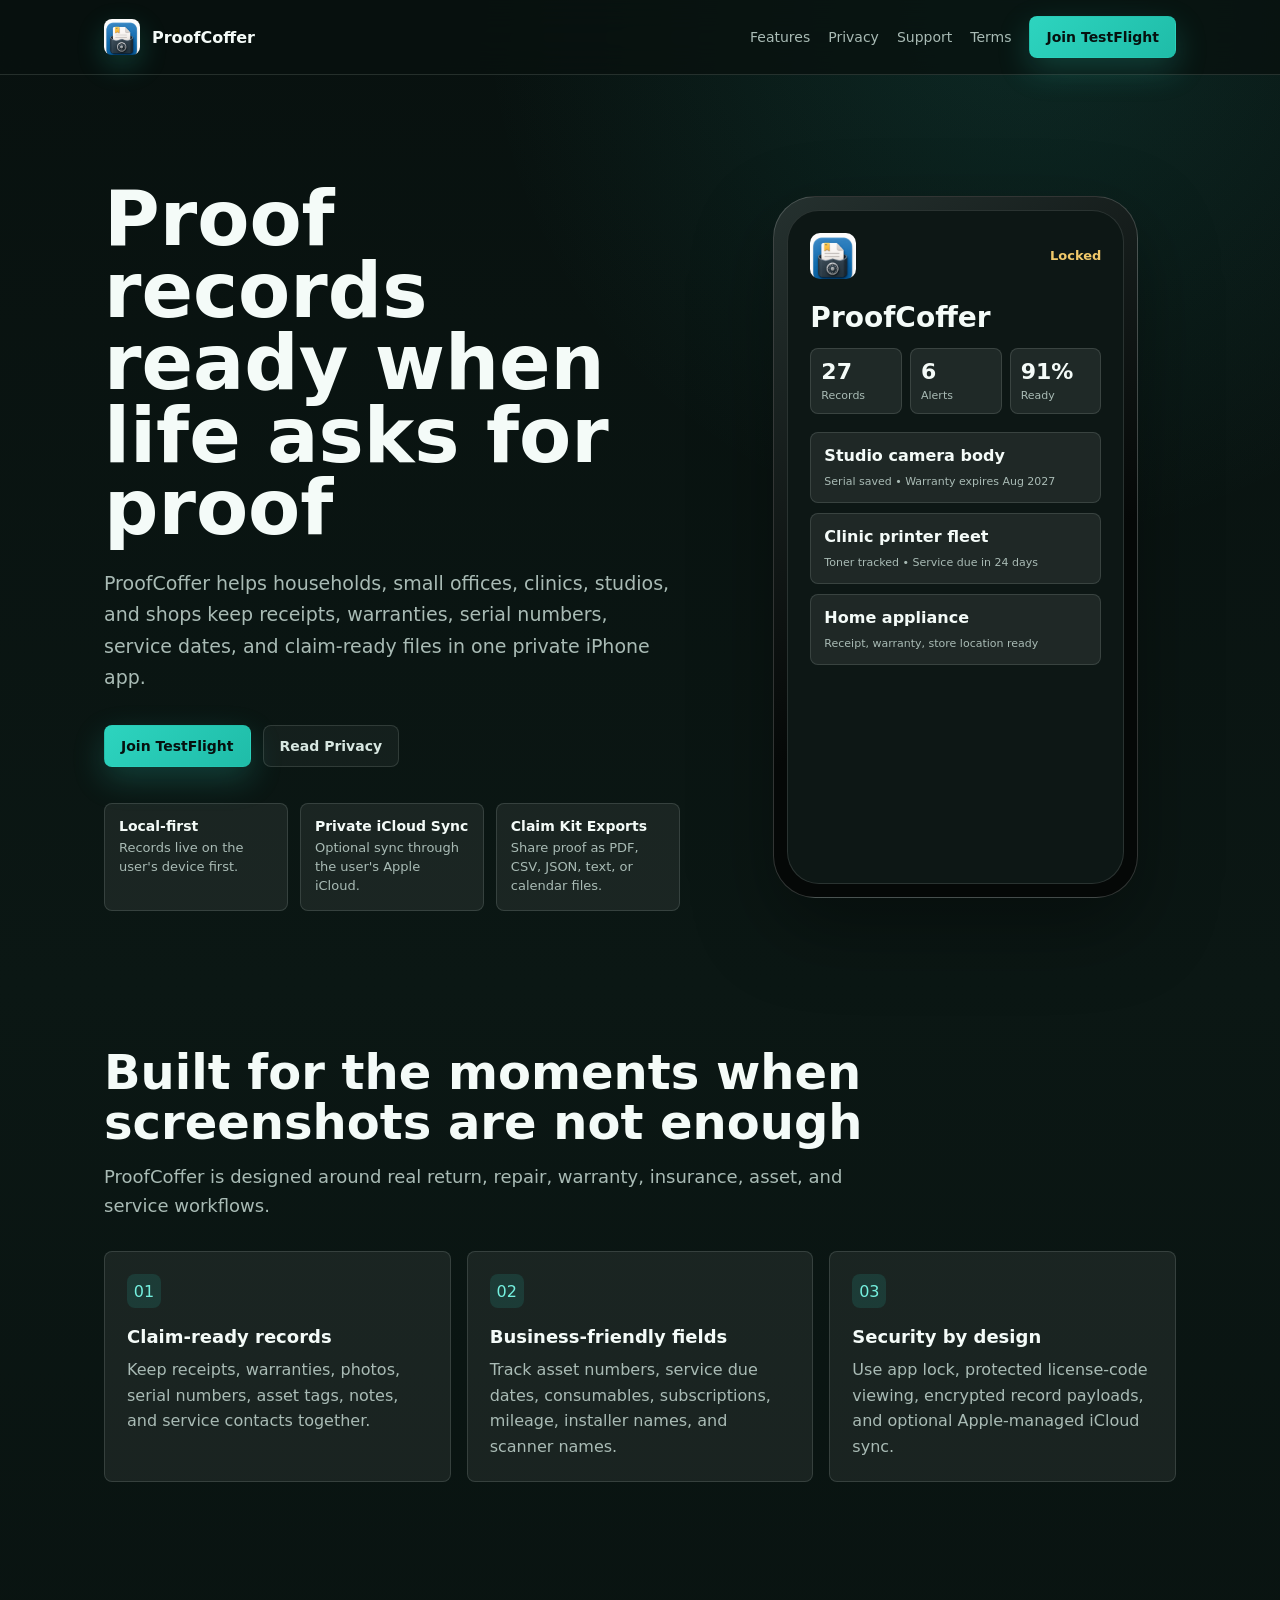
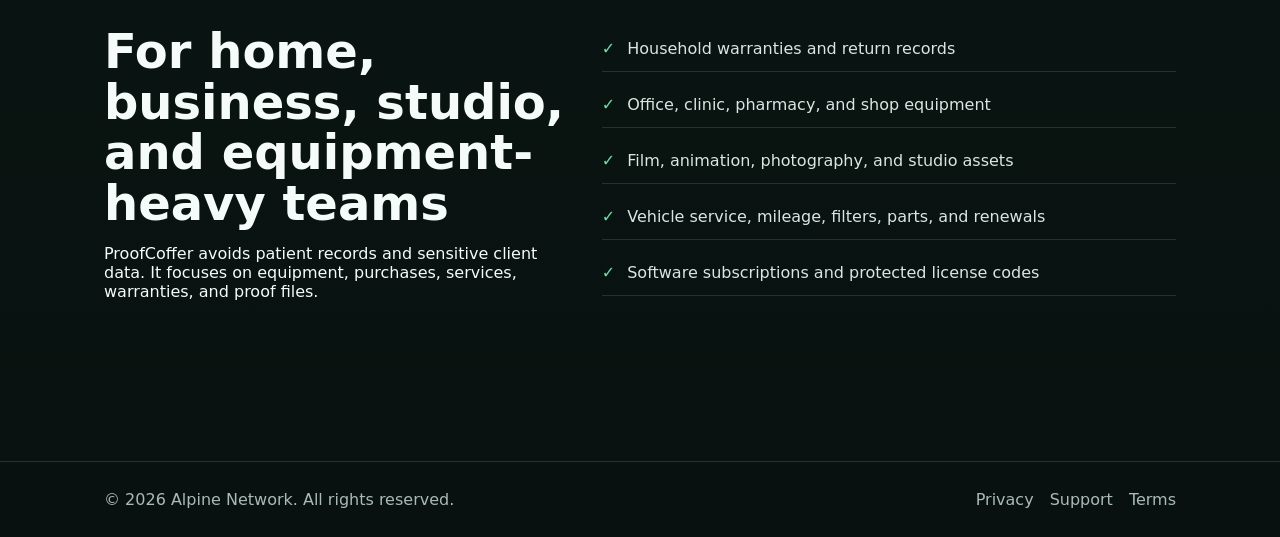
==== index.html @ 98512743 "Launch ProofCoffer website" ====
<!doctype html>
<html lang="en">
  <head>
    <meta charset="utf-8">
    <meta name="viewport" content="width=device-width, initial-scale=1">
    <title>ProofCoffer - Receipts, warranties, assets, and claim-ready proof</title>
    <meta name="description" content="ProofCoffer keeps receipts, warranties, serial numbers, service records, and proof files organized in a private local-first iOS app.">
    <link rel="icon" href="/assets/proofcoffer-icon.png">
    <link rel="stylesheet" href="/assets/site.css">
  </head>
  <body>
    <header class="site-header">
      <div class="nav">
        <a class="brand" href="/" aria-label="ProofCoffer home">
          <img src="/assets/proofcoffer-icon.png" alt="">
          <span>ProofCoffer</span>
        </a>
        <nav class="nav-links" aria-label="Main navigation">
          <a href="#features">Features</a>
          <a href="/privacy">Privacy</a>
          <a href="/support">Support</a>
          <a href="/terms">Terms</a>
          <a class="nav-cta" data-mail="support@proofcoffer.com" data-subject="ProofCoffer TestFlight request" href="mailto:support@proofcoffer.com">Join TestFlight</a>
        </nav>
      </div>
    </header>

    <main class="page">
      <section class="hero">
        <div>
          <h1>Proof records ready when life asks for proof</h1>
          <p>ProofCoffer helps households, small offices, clinics, studios, and shops keep receipts, warranties, serial numbers, service dates, and claim-ready files in one private iPhone app.</p>
          <div class="actions">
            <a class="button primary" data-mail="support@proofcoffer.com" data-subject="ProofCoffer TestFlight request" href="mailto:support@proofcoffer.com">Join TestFlight</a>
            <a class="button secondary" href="/privacy">Read Privacy</a>
          </div>
          <div class="proof-strip" aria-label="ProofCoffer trust points">
            <div class="mini-proof">
              <strong>Local-first</strong>
              <span>Records live on the user's device first.</span>
            </div>
            <div class="mini-proof">
              <strong>Private iCloud Sync</strong>
              <span>Optional sync through the user's Apple iCloud.</span>
            </div>
            <div class="mini-proof">
              <strong>Claim Kit Exports</strong>
              <span>Share proof as PDF, CSV, JSON, text, or calendar files.</span>
            </div>
          </div>
        </div>

        <div class="phone-wrap" aria-label="ProofCoffer app preview">
          <div class="phone">
            <div class="phone-screen">
              <div class="app-top">
                <img src="/assets/proofcoffer-icon.png" alt="ProofCoffer app icon">
                <span class="app-lock">Locked</span>
              </div>
              <div class="screen-title">ProofCoffer</div>
              <div class="metric-row">
                <div class="metric"><b>27</b><span>Records</span></div>
                <div class="metric"><b>6</b><span>Alerts</span></div>
                <div class="metric"><b>91%</b><span>Ready</span></div>
              </div>
              <div class="record-list">
                <div class="record">
                  <strong>Studio camera body</strong>
                  <span>Serial saved • Warranty expires Aug 2027</span>
                </div>
                <div class="record">
                  <strong>Clinic printer fleet</strong>
                  <span>Toner tracked • Service due in 24 days</span>
                </div>
                <div class="record">
                  <strong>Home appliance</strong>
                  <span>Receipt, warranty, store location ready</span>
                </div>
              </div>
            </div>
          </div>
        </div>
      </section>

      <section class="section" id="features">
        <h2>Built for the moments when screenshots are not enough</h2>
        <p>ProofCoffer is designed around real return, repair, warranty, insurance, asset, and service workflows.</p>
        <div class="grid">
          <article class="card">
            <div class="icon-dot">01</div>
            <h3>Claim-ready records</h3>
            <p>Keep receipts, warranties, photos, serial numbers, asset tags, notes, and service contacts together.</p>
          </article>
          <article class="card">
            <div class="icon-dot">02</div>
            <h3>Business-friendly fields</h3>
            <p>Track asset numbers, service due dates, consumables, subscriptions, mileage, installer names, and scanner names.</p>
          </article>
          <article class="card">
            <div class="icon-dot">03</div>
            <h3>Security by design</h3>
            <p>Use app lock, protected license-code viewing, encrypted record payloads, and optional Apple-managed iCloud sync.</p>
          </article>
        </div>
      </section>

      <section class="section split">
        <div>
          <h2>For home, business, studio, and equipment-heavy teams</h2>
          <p>ProofCoffer avoids patient records and sensitive client data. It focuses on equipment, purchases, services, warranties, and proof files.</p>
        </div>
        <div class="checklist">
          <div class="check">Household warranties and return records</div>
          <div class="check">Office, clinic, pharmacy, and shop equipment</div>
          <div class="check">Film, animation, photography, and studio assets</div>
          <div class="check">Vehicle service, mileage, filters, parts, and renewals</div>
          <div class="check">Software subscriptions and protected license codes</div>
        </div>
      </section>
    </main>

    <footer class="footer">
      <div class="inner">
        <span>© <span data-year>2026</span> Alpine Network. All rights reserved.</span>
        <nav aria-label="Footer navigation">
          <a href="/privacy">Privacy</a>
          <a href="/support">Support</a>
          <a href="/terms">Terms</a>
        </nav>
      </div>
    </footer>
    <script src="/assets/site.js"></script>
  </body>
</html>
---- assets/site.css ----
:root {
  color-scheme: dark;
  --bg: #08110f;
  --bg-2: #0d1b18;
  --ink: #f4fbf8;
  --muted: #a9bbb5;
  --soft: #d8e7e1;
  --line: rgba(216, 231, 225, 0.14);
  --surface: rgba(255, 255, 255, 0.065);
  --surface-strong: rgba(255, 255, 255, 0.105);
  --teal: #2dd4bf;
  --teal-2: #75f0df;
  --gold: #f1c96a;
  --rose: #f47d8a;
  --green: #72e0a4;
  --shadow: 0 30px 80px rgba(0, 0, 0, 0.35);
  --radius: 8px;
  font-family: Inter, ui-sans-serif, system-ui, -apple-system, BlinkMacSystemFont, "SF Pro Text", "Segoe UI", sans-serif;
}

* {
  box-sizing: border-box;
}

html {
  scroll-behavior: smooth;
}

body {
  margin: 0;
  background:
    radial-gradient(circle at 80% 0%, rgba(45, 212, 191, 0.12), transparent 34rem),
    linear-gradient(180deg, #08110f 0%, #0b1714 46%, #08110f 100%);
  color: var(--ink);
  min-height: 100vh;
}

a {
  color: inherit;
  text-decoration: none;
}

.site-header {
  position: sticky;
  top: 0;
  z-index: 10;
  backdrop-filter: blur(20px);
  background: rgba(8, 17, 15, 0.78);
  border-bottom: 1px solid var(--line);
}

.nav {
  max-width: 1120px;
  margin: 0 auto;
  padding: 16px 24px;
  display: flex;
  align-items: center;
  justify-content: space-between;
  gap: 24px;
}

.brand {
  display: inline-flex;
  align-items: center;
  gap: 12px;
  font-weight: 750;
  letter-spacing: 0;
}

.brand img {
  width: 36px;
  height: 36px;
  border-radius: 8px;
  box-shadow: 0 10px 28px rgba(45, 212, 191, 0.22);
}

.nav-links {
  display: flex;
  align-items: center;
  gap: 18px;
  color: var(--muted);
  font-size: 14px;
}

.nav-links a:hover,
.footer a:hover {
  color: var(--teal-2);
}

.nav-cta,
.button {
  display: inline-flex;
  align-items: center;
  justify-content: center;
  min-height: 42px;
  padding: 0 16px;
  border-radius: var(--radius);
  border: 1px solid var(--line);
  font-weight: 700;
  font-size: 14px;
}

.nav-cta,
.button.primary {
  background: linear-gradient(135deg, var(--teal), #1fbca8);
  color: #06110f;
  border-color: transparent;
  box-shadow: 0 12px 32px rgba(45, 212, 191, 0.22);
}

.button.secondary {
  color: var(--soft);
  background: rgba(255, 255, 255, 0.045);
}

.page {
  max-width: 1120px;
  margin: 0 auto;
  padding: 72px 24px;
}

.hero {
  display: grid;
  grid-template-columns: minmax(0, 1.02fr) minmax(320px, 0.78fr);
  gap: 56px;
  align-items: center;
  min-height: calc(100vh - 84px);
  padding-top: 36px;
  padding-bottom: 64px;
}

.hero h1,
.doc h1 {
  margin: 0;
  font-size: clamp(44px, 7vw, 76px);
  line-height: 0.95;
  letter-spacing: 0;
}

.hero p {
  margin: 24px 0 0;
  color: var(--muted);
  font-size: 19px;
  line-height: 1.65;
  max-width: 660px;
}

.actions {
  display: flex;
  flex-wrap: wrap;
  gap: 12px;
  margin-top: 32px;
}

.proof-strip {
  display: grid;
  grid-template-columns: repeat(3, minmax(0, 1fr));
  gap: 12px;
  margin-top: 36px;
}

.mini-proof,
.card,
.doc-card {
  border: 1px solid var(--line);
  background: var(--surface);
  border-radius: var(--radius);
}

.mini-proof {
  padding: 14px;
}

.mini-proof strong {
  display: block;
  color: var(--ink);
  font-size: 14px;
}

.mini-proof span {
  display: block;
  color: var(--muted);
  font-size: 13px;
  margin-top: 5px;
  line-height: 1.45;
}

.phone-wrap {
  display: flex;
  justify-content: center;
}

.phone {
  width: min(100%, 365px);
  aspect-ratio: 0.52;
  padding: 13px;
  border-radius: 42px;
  background: linear-gradient(145deg, #25312f, #050807 60%);
  box-shadow: var(--shadow);
  border: 1px solid rgba(255, 255, 255, 0.18);
}

.phone-screen {
  height: 100%;
  border-radius: 32px;
  overflow: hidden;
  background: #0d1715;
  border: 1px solid rgba(255, 255, 255, 0.12);
  padding: 22px;
}

.app-top {
  display: flex;
  align-items: center;
  justify-content: space-between;
  margin-bottom: 24px;
}

.app-top img {
  width: 46px;
  height: 46px;
  border-radius: 10px;
}

.app-lock {
  color: var(--gold);
  font-size: 13px;
  font-weight: 700;
}

.screen-title {
  font-size: 28px;
  font-weight: 800;
  line-height: 1.05;
  margin-bottom: 16px;
}

.metric-row {
  display: grid;
  grid-template-columns: repeat(3, 1fr);
  gap: 8px;
}

.metric {
  background: rgba(255, 255, 255, 0.08);
  border: 1px solid var(--line);
  border-radius: var(--radius);
  padding: 10px;
}

.metric b {
  display: block;
  font-size: 22px;
}

.metric span,
.record span {
  color: var(--muted);
  font-size: 11px;
}

.record-list {
  margin-top: 18px;
  display: grid;
  gap: 10px;
}

.record {
  padding: 13px;
  background: rgba(255, 255, 255, 0.075);
  border: 1px solid var(--line);
  border-radius: var(--radius);
}

.record strong {
  display: block;
  margin-bottom: 5px;
}

.section {
  padding: 72px 0;
}

.section h2 {
  font-size: clamp(31px, 4vw, 48px);
  line-height: 1.05;
  margin: 0 0 14px;
}

.section > p,
.doc .lede {
  color: var(--muted);
  font-size: 18px;
  line-height: 1.65;
  max-width: 760px;
  margin: 0 0 30px;
}

.grid {
  display: grid;
  grid-template-columns: repeat(3, minmax(0, 1fr));
  gap: 16px;
}

.card,
.doc-card {
  padding: 22px;
}

.card h3,
.doc-card h2 {
  margin: 0 0 10px;
  font-size: 18px;
}

.card p,
.doc-card p,
.doc-card li {
  color: var(--muted);
  line-height: 1.6;
}

.card p,
.doc-card p {
  margin: 0;
}

.icon-dot {
  width: 34px;
  height: 34px;
  display: grid;
  place-items: center;
  border-radius: var(--radius);
  background: rgba(45, 212, 191, 0.13);
  color: var(--teal-2);
  margin-bottom: 18px;
}

.split {
  display: grid;
  grid-template-columns: 0.9fr 1.1fr;
  gap: 28px;
  align-items: start;
}

.checklist {
  display: grid;
  gap: 10px;
}

.check {
  display: flex;
  gap: 12px;
  align-items: flex-start;
  padding: 13px 0;
  border-bottom: 1px solid var(--line);
  color: var(--soft);
}

.check::before {
  content: "✓";
  color: var(--green);
  font-weight: 800;
}

.doc {
  max-width: 880px;
}

.doc h1 {
  font-size: clamp(38px, 5vw, 58px);
}

.doc .updated {
  color: var(--gold);
  margin: 14px 0 24px;
  font-weight: 700;
}

.doc-card {
  margin-top: 16px;
}

.doc-card ul {
  margin: 10px 0 0;
  padding-left: 22px;
}

.support-actions {
  display: grid;
  grid-template-columns: repeat(3, minmax(0, 1fr));
  gap: 14px;
  margin-top: 26px;
}

.footer {
  border-top: 1px solid var(--line);
  color: var(--muted);
}

.footer .inner {
  max-width: 1120px;
  margin: 0 auto;
  padding: 28px 24px;
  display: flex;
  justify-content: space-between;
  gap: 20px;
  flex-wrap: wrap;
}

.footer nav {
  display: flex;
  gap: 16px;
}

@media (max-width: 860px) {
  .nav {
    align-items: flex-start;
  }

  .nav-links {
    display: none;
  }

  .hero,
  .split {
    grid-template-columns: 1fr;
  }

  .hero {
    min-height: 0;
    gap: 42px;
  }

  .proof-strip,
  .grid,
  .support-actions {
    grid-template-columns: 1fr;
  }

  .phone {
    max-width: 330px;
  }
}
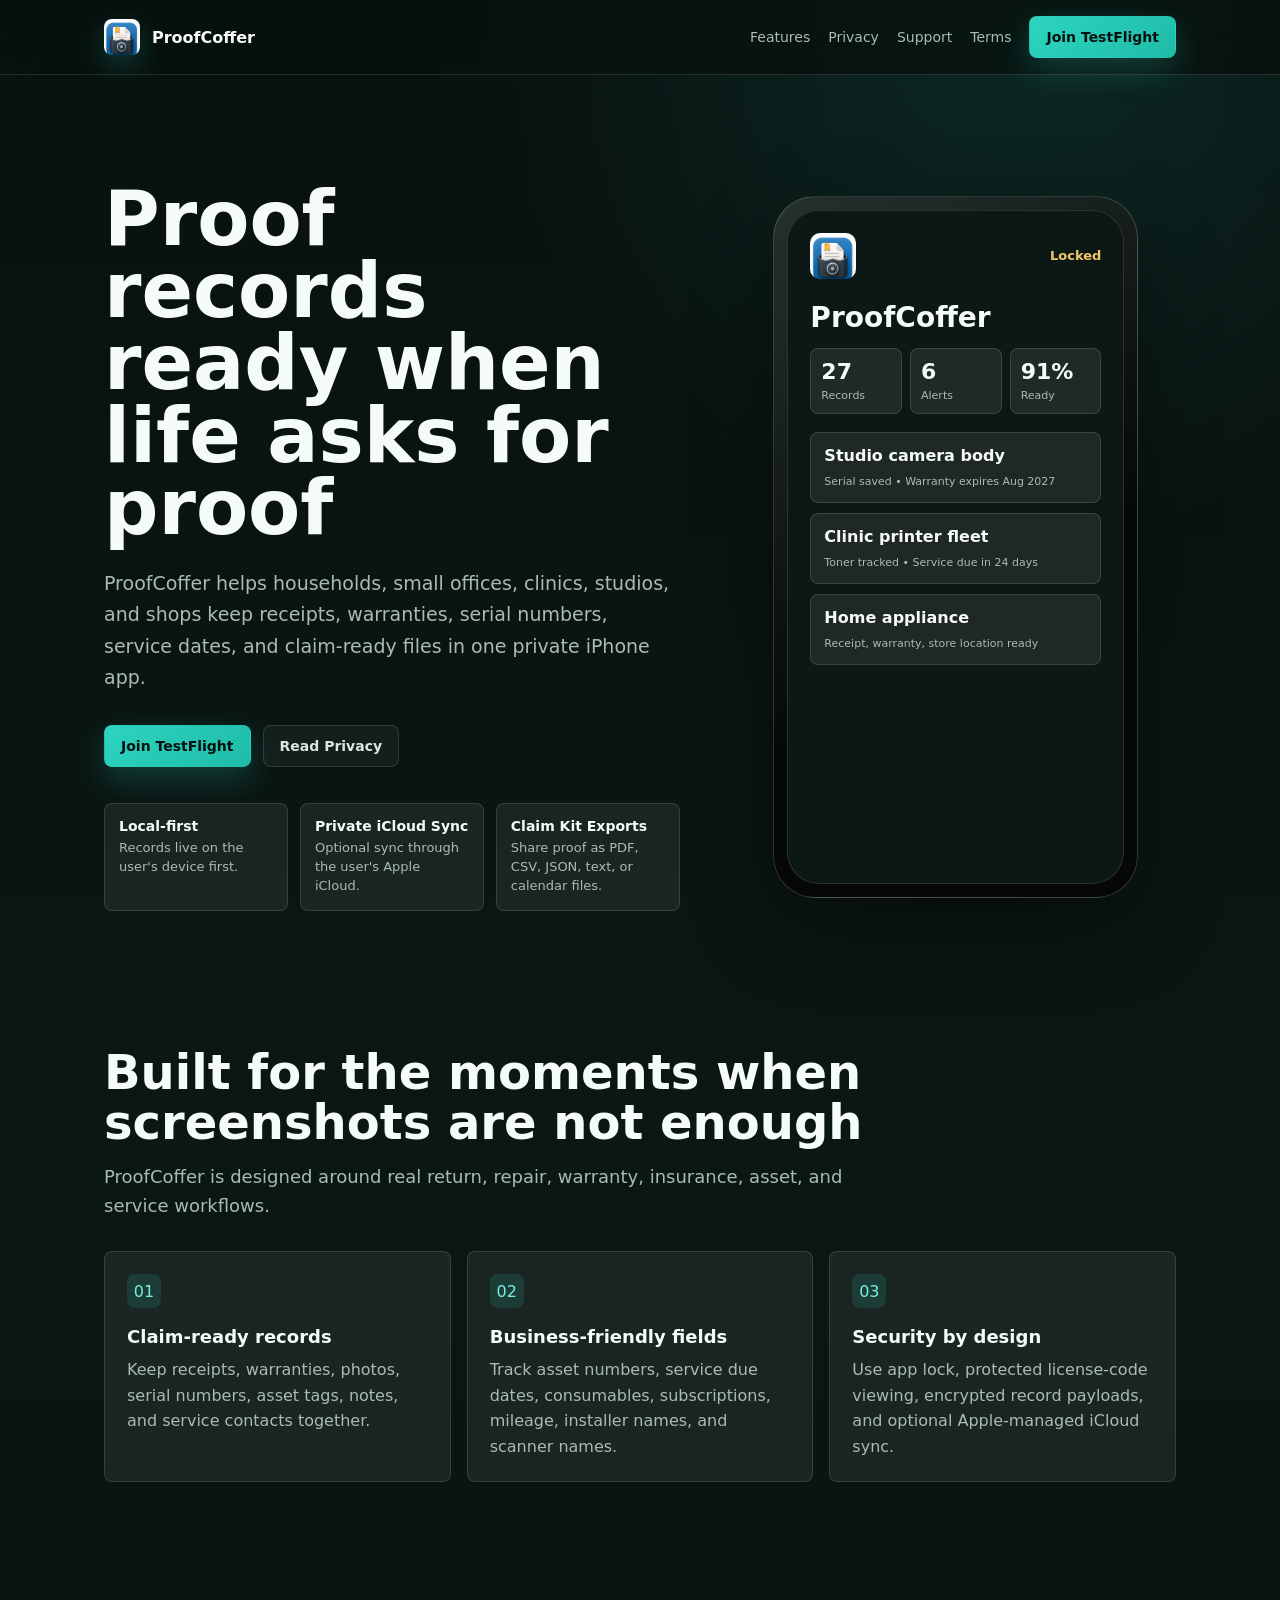
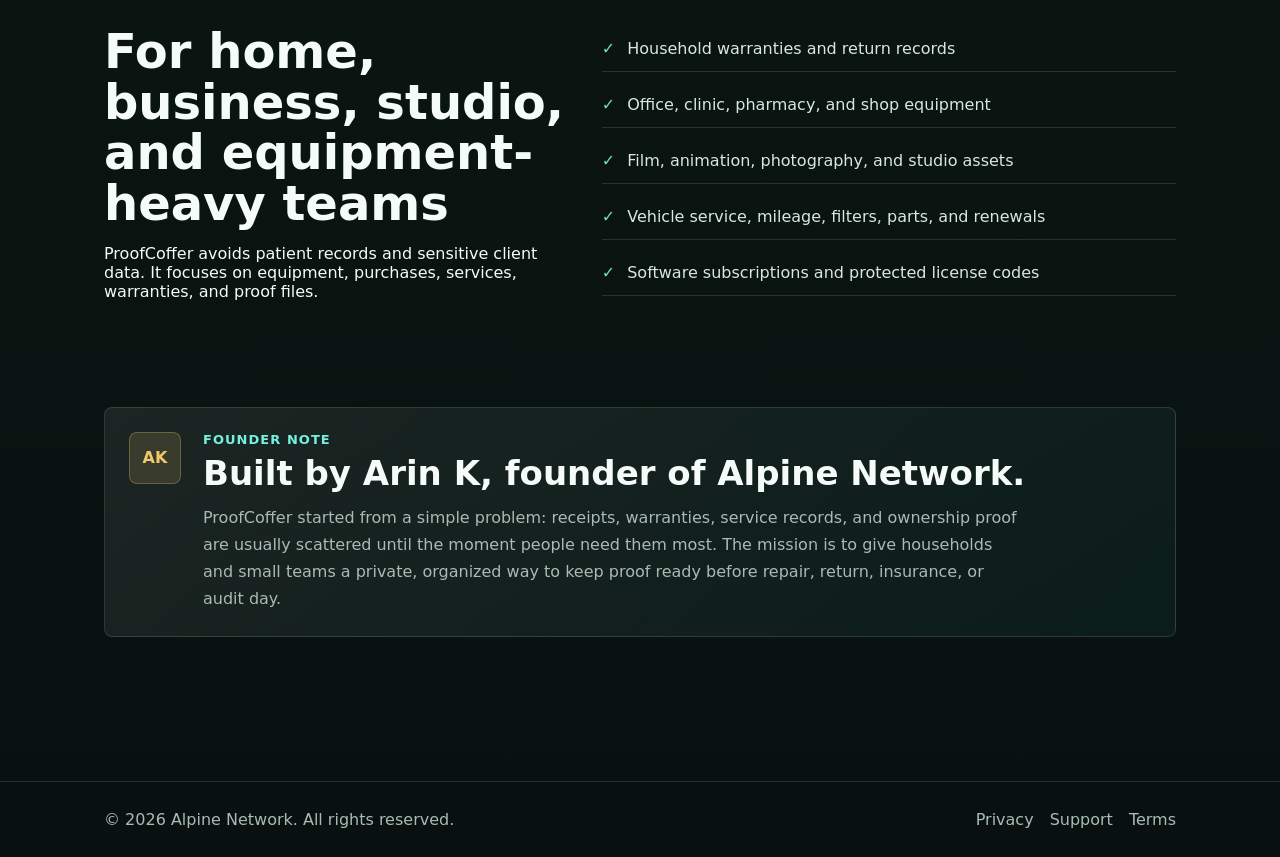
==== commit 425335ee: "Add founder note" ====
--- a/index.html
+++ b/index.html
@@ -117,6 +117,15 @@
           <div class="check">Software subscriptions and protected license codes</div>
         </div>
       </section>
+
+      <section class="founder-note" aria-labelledby="founder-note-title">
+        <div class="founder-mark">AK</div>
+        <div>
+          <p class="eyebrow">Founder Note</p>
+          <h2 id="founder-note-title">Built by Arin K, founder of Alpine Network.</h2>
+          <p>ProofCoffer started from a simple problem: receipts, warranties, service records, and ownership proof are usually scattered until the moment people need them most. The mission is to give households and small teams a private, organized way to keep proof ready before repair, return, insurance, or audit day.</p>
+        </div>
+      </section>
     </main>
 
     <footer class="footer">
--- a/assets/site.css
+++ b/assets/site.css
@@ -363,6 +363,52 @@
   font-weight: 800;
 }
 
+.founder-note {
+  display: grid;
+  grid-template-columns: auto minmax(0, 1fr);
+  gap: 22px;
+  align-items: start;
+  margin: 18px 0 72px;
+  padding: 24px;
+  border: 1px solid var(--line);
+  border-radius: var(--radius);
+  background: linear-gradient(135deg, rgba(255, 255, 255, 0.08), rgba(45, 212, 191, 0.055));
+}
+
+.founder-mark {
+  width: 52px;
+  height: 52px;
+  display: grid;
+  place-items: center;
+  border-radius: var(--radius);
+  background: rgba(241, 201, 106, 0.14);
+  color: var(--gold);
+  border: 1px solid rgba(241, 201, 106, 0.28);
+  font-weight: 850;
+}
+
+.eyebrow {
+  margin: 0 0 8px;
+  color: var(--teal-2);
+  font-size: 13px;
+  font-weight: 800;
+  text-transform: uppercase;
+  letter-spacing: 0.08em;
+}
+
+.founder-note h2 {
+  margin: 0;
+  font-size: clamp(24px, 3vw, 34px);
+  line-height: 1.08;
+}
+
+.founder-note p:last-child {
+  margin: 12px 0 0;
+  color: var(--muted);
+  line-height: 1.7;
+  max-width: 820px;
+}
+
 .doc {
   max-width: 880px;
 }
@@ -438,6 +484,10 @@
     grid-template-columns: 1fr;
   }
 
+  .founder-note {
+    grid-template-columns: 1fr;
+  }
+
   .phone {
     max-width: 330px;
   }
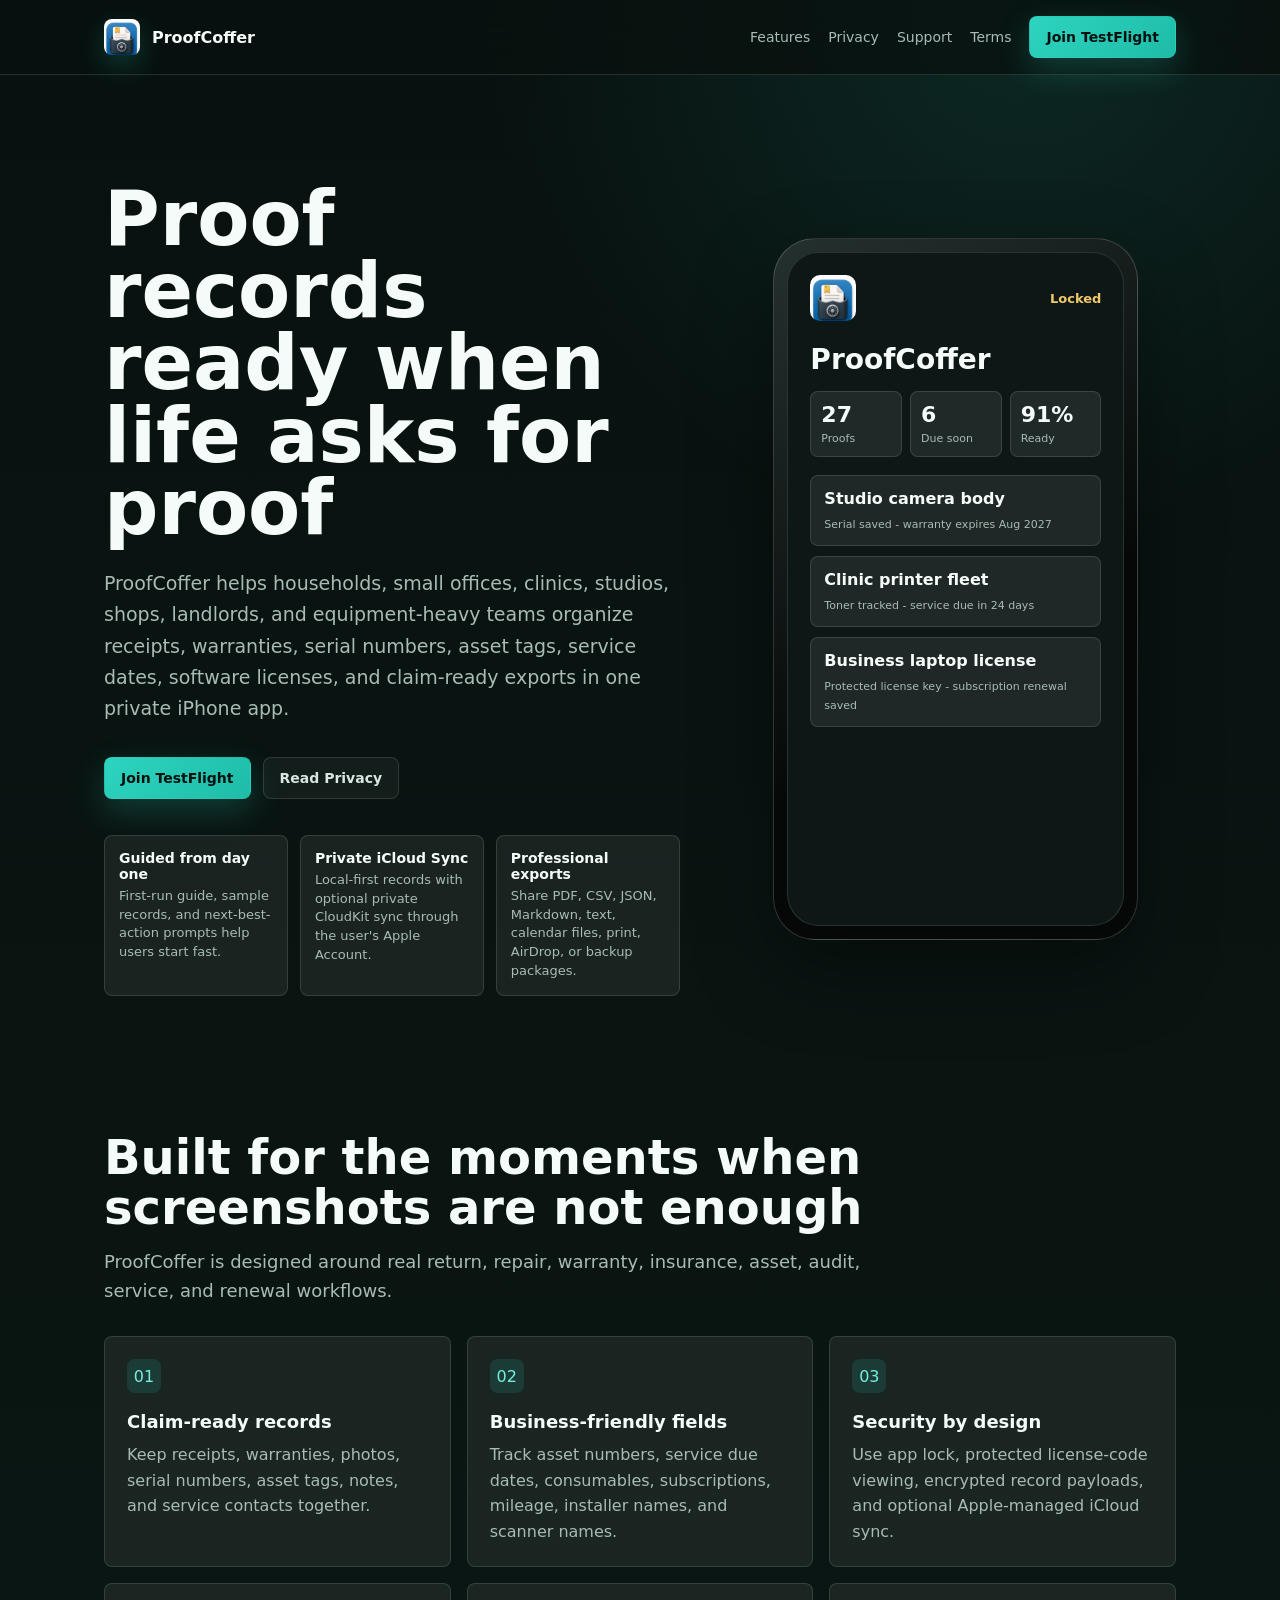
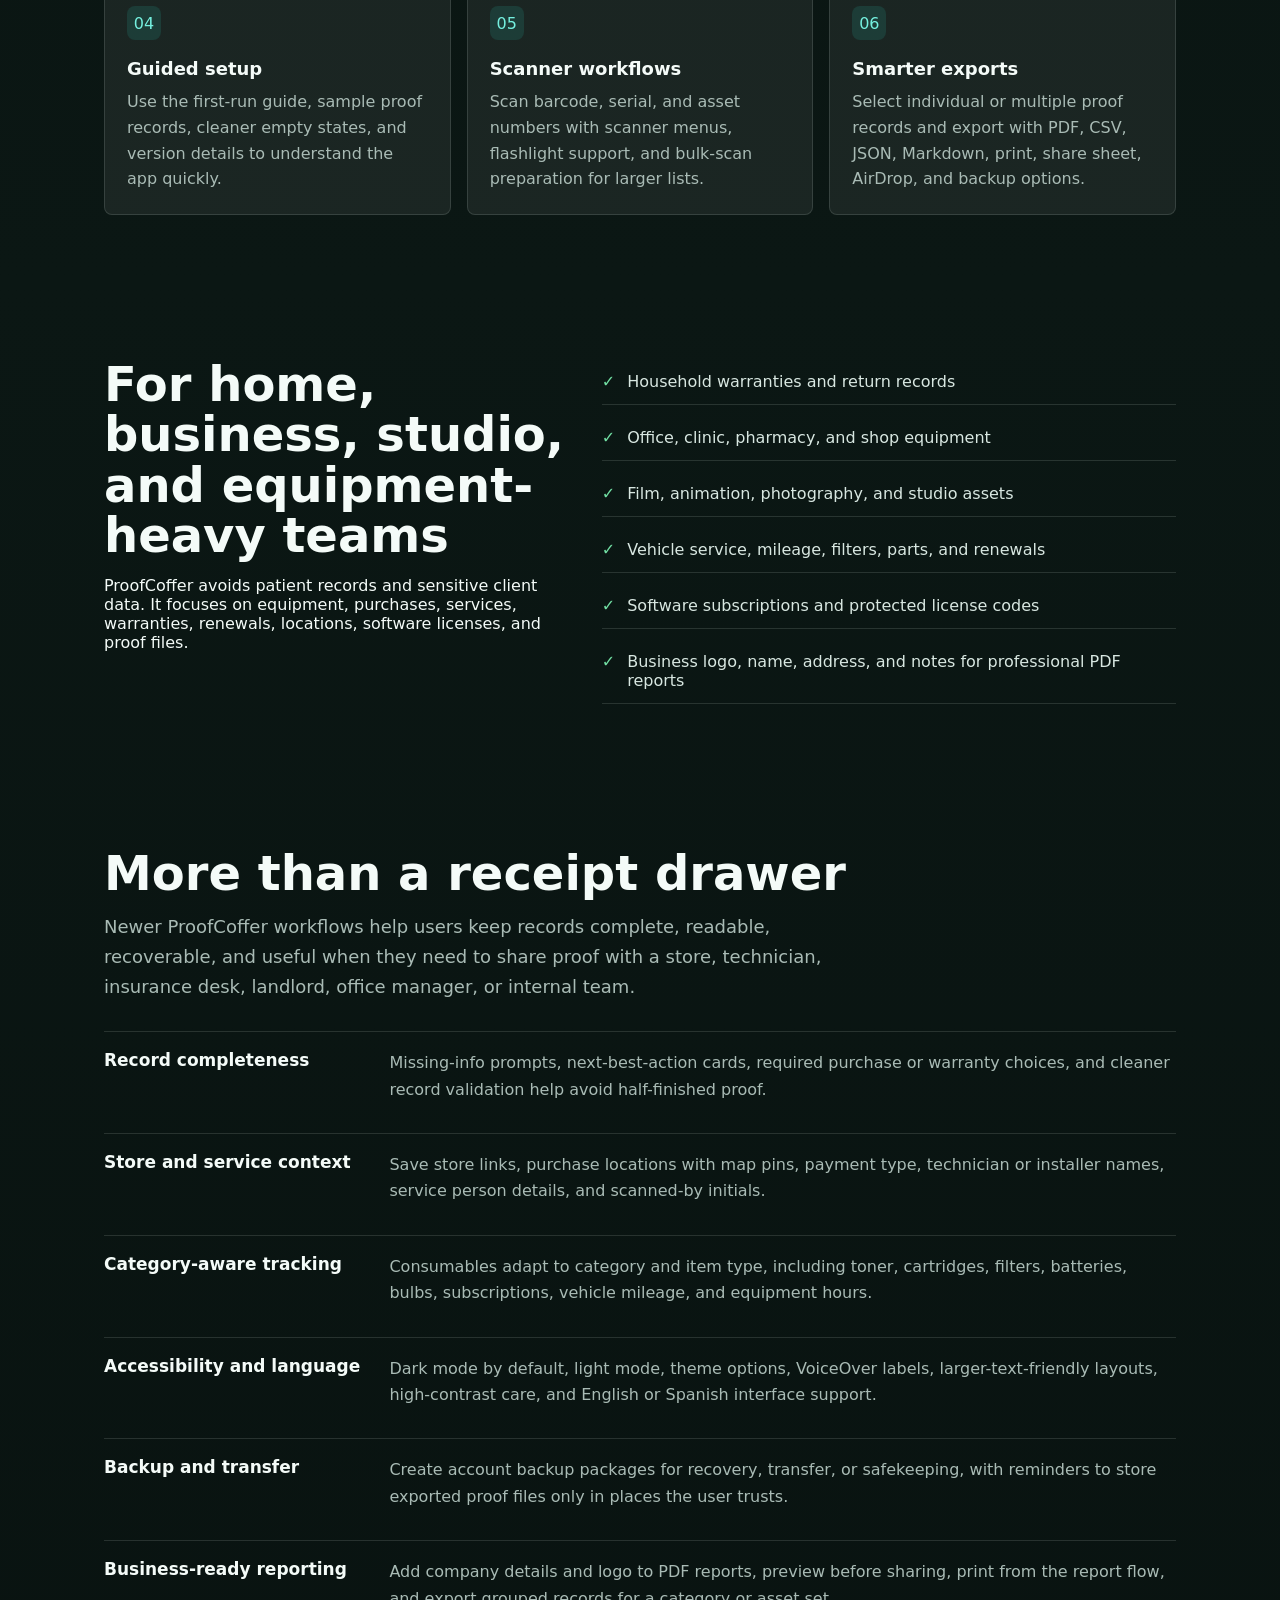
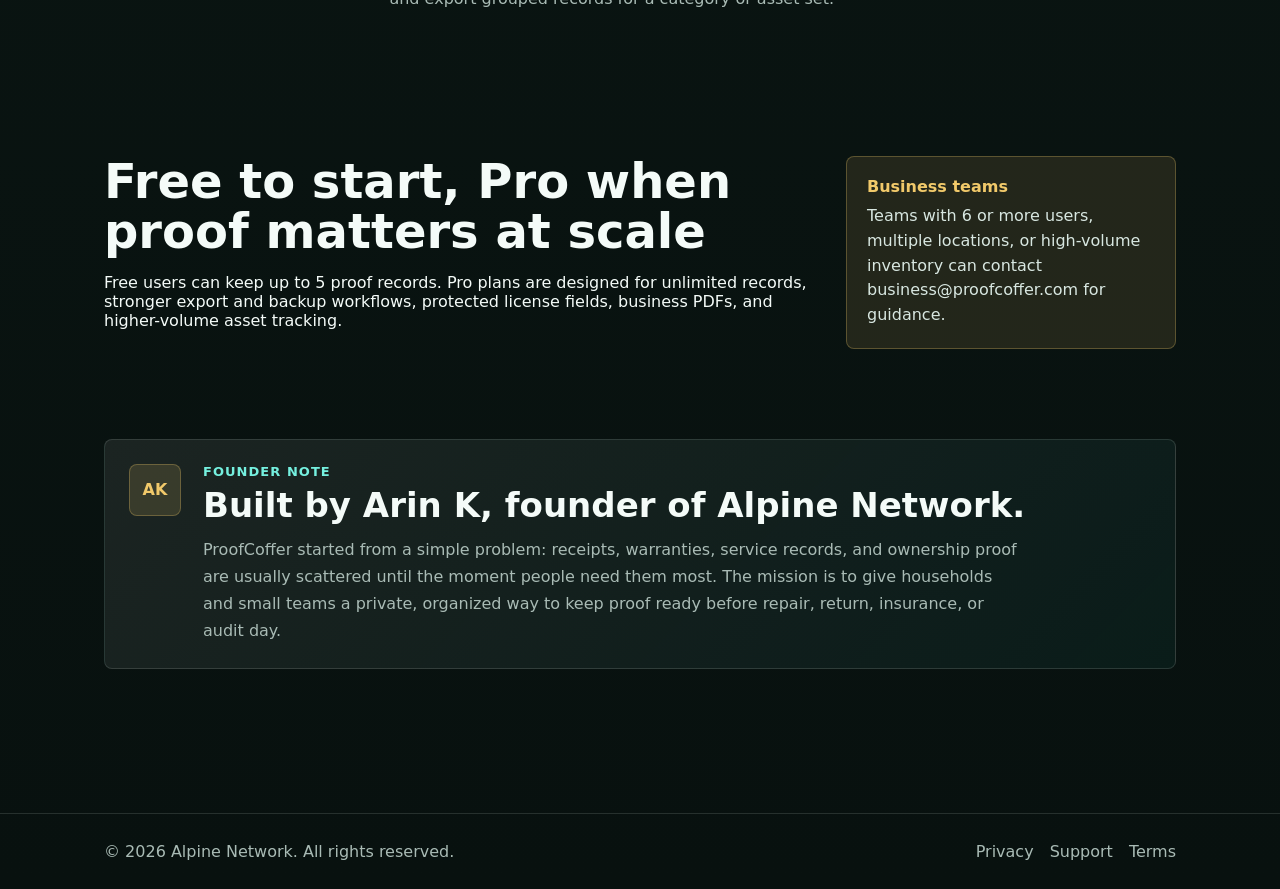
==== commit 4caaa4de: "Update website with expanded app features" ====
--- a/index.html
+++ b/index.html
@@ -3,8 +3,8 @@
   <head>
     <meta charset="utf-8">
     <meta name="viewport" content="width=device-width, initial-scale=1">
-    <title>ProofCoffer - Receipts, warranties, assets, and claim-ready proof</title>
-    <meta name="description" content="ProofCoffer keeps receipts, warranties, serial numbers, service records, and proof files organized in a private local-first iOS app.">
+    <title>ProofCoffer - Receipts, warranties, assets, service, and proof records</title>
+    <meta name="description" content="ProofCoffer keeps receipts, warranties, serial numbers, service records, business assets, software licenses, reminders, and proof files organized in a private local-first iOS app.">
     <link rel="icon" href="/assets/proofcoffer-icon.png">
     <link rel="stylesheet" href="/assets/site.css">
   </head>
@@ -29,23 +29,23 @@
       <section class="hero">
         <div>
           <h1>Proof records ready when life asks for proof</h1>
-          <p>ProofCoffer helps households, small offices, clinics, studios, and shops keep receipts, warranties, serial numbers, service dates, and claim-ready files in one private iPhone app.</p>
+          <p>ProofCoffer helps households, small offices, clinics, studios, shops, landlords, and equipment-heavy teams organize receipts, warranties, serial numbers, asset tags, service dates, software licenses, and claim-ready exports in one private iPhone app.</p>
           <div class="actions">
             <a class="button primary" data-mail="support@proofcoffer.com" data-subject="ProofCoffer TestFlight request" href="mailto:support@proofcoffer.com">Join TestFlight</a>
             <a class="button secondary" href="/privacy">Read Privacy</a>
           </div>
           <div class="proof-strip" aria-label="ProofCoffer trust points">
             <div class="mini-proof">
-              <strong>Local-first</strong>
-              <span>Records live on the user's device first.</span>
+              <strong>Guided from day one</strong>
+              <span>First-run guide, sample records, and next-best-action prompts help users start fast.</span>
             </div>
             <div class="mini-proof">
               <strong>Private iCloud Sync</strong>
-              <span>Optional sync through the user's Apple iCloud.</span>
+              <span>Local-first records with optional private CloudKit sync through the user's Apple Account.</span>
             </div>
             <div class="mini-proof">
-              <strong>Claim Kit Exports</strong>
-              <span>Share proof as PDF, CSV, JSON, text, or calendar files.</span>
+              <strong>Professional exports</strong>
+              <span>Share PDF, CSV, JSON, Markdown, text, calendar files, print, AirDrop, or backup packages.</span>
             </div>
           </div>
         </div>
@@ -59,22 +59,22 @@
               </div>
               <div class="screen-title">ProofCoffer</div>
               <div class="metric-row">
-                <div class="metric"><b>27</b><span>Records</span></div>
-                <div class="metric"><b>6</b><span>Alerts</span></div>
+                <div class="metric"><b>27</b><span>Proofs</span></div>
+                <div class="metric"><b>6</b><span>Due soon</span></div>
                 <div class="metric"><b>91%</b><span>Ready</span></div>
               </div>
               <div class="record-list">
                 <div class="record">
                   <strong>Studio camera body</strong>
-                  <span>Serial saved • Warranty expires Aug 2027</span>
+                  <span>Serial saved - warranty expires Aug 2027</span>
                 </div>
                 <div class="record">
                   <strong>Clinic printer fleet</strong>
-                  <span>Toner tracked • Service due in 24 days</span>
+                  <span>Toner tracked - service due in 24 days</span>
                 </div>
                 <div class="record">
-                  <strong>Home appliance</strong>
-                  <span>Receipt, warranty, store location ready</span>
+                  <strong>Business laptop license</strong>
+                  <span>Protected license key - subscription renewal saved</span>
                 </div>
               </div>
             </div>
@@ -84,7 +84,7 @@
 
       <section class="section" id="features">
         <h2>Built for the moments when screenshots are not enough</h2>
-        <p>ProofCoffer is designed around real return, repair, warranty, insurance, asset, and service workflows.</p>
+        <p>ProofCoffer is designed around real return, repair, warranty, insurance, asset, audit, service, and renewal workflows.</p>
         <div class="grid">
           <article class="card">
             <div class="icon-dot">01</div>
@@ -101,13 +101,28 @@
             <h3>Security by design</h3>
             <p>Use app lock, protected license-code viewing, encrypted record payloads, and optional Apple-managed iCloud sync.</p>
           </article>
+          <article class="card">
+            <div class="icon-dot">04</div>
+            <h3>Guided setup</h3>
+            <p>Use the first-run guide, sample proof records, cleaner empty states, and version details to understand the app quickly.</p>
+          </article>
+          <article class="card">
+            <div class="icon-dot">05</div>
+            <h3>Scanner workflows</h3>
+            <p>Scan barcode, serial, and asset numbers with scanner menus, flashlight support, and bulk-scan preparation for larger lists.</p>
+          </article>
+          <article class="card">
+            <div class="icon-dot">06</div>
+            <h3>Smarter exports</h3>
+            <p>Select individual or multiple proof records and export with PDF, CSV, JSON, Markdown, print, share sheet, AirDrop, and backup options.</p>
+          </article>
         </div>
       </section>
 
       <section class="section split">
         <div>
           <h2>For home, business, studio, and equipment-heavy teams</h2>
-          <p>ProofCoffer avoids patient records and sensitive client data. It focuses on equipment, purchases, services, warranties, and proof files.</p>
+          <p>ProofCoffer avoids patient records and sensitive client data. It focuses on equipment, purchases, services, warranties, renewals, locations, software licenses, and proof files.</p>
         </div>
         <div class="checklist">
           <div class="check">Household warranties and return records</div>
@@ -115,6 +130,49 @@
           <div class="check">Film, animation, photography, and studio assets</div>
           <div class="check">Vehicle service, mileage, filters, parts, and renewals</div>
           <div class="check">Software subscriptions and protected license codes</div>
+          <div class="check">Business logo, name, address, and notes for professional PDF reports</div>
+        </div>
+      </section>
+
+      <section class="section">
+        <h2>More than a receipt drawer</h2>
+        <p>Newer ProofCoffer workflows help users keep records complete, readable, recoverable, and useful when they need to share proof with a store, technician, insurance desk, landlord, office manager, or internal team.</p>
+        <div class="feature-rail">
+          <article>
+            <strong>Record completeness</strong>
+            <span>Missing-info prompts, next-best-action cards, required purchase or warranty choices, and cleaner record validation help avoid half-finished proof.</span>
+          </article>
+          <article>
+            <strong>Store and service context</strong>
+            <span>Save store links, purchase locations with map pins, payment type, technician or installer names, service person details, and scanned-by initials.</span>
+          </article>
+          <article>
+            <strong>Category-aware tracking</strong>
+            <span>Consumables adapt to category and item type, including toner, cartridges, filters, batteries, bulbs, subscriptions, vehicle mileage, and equipment hours.</span>
+          </article>
+          <article>
+            <strong>Accessibility and language</strong>
+            <span>Dark mode by default, light mode, theme options, VoiceOver labels, larger-text-friendly layouts, high-contrast care, and English or Spanish interface support.</span>
+          </article>
+          <article>
+            <strong>Backup and transfer</strong>
+            <span>Create account backup packages for recovery, transfer, or safekeeping, with reminders to store exported proof files only in places the user trusts.</span>
+          </article>
+          <article>
+            <strong>Business-ready reporting</strong>
+            <span>Add company details and logo to PDF reports, preview before sharing, print from the report flow, and export grouped records for a category or asset set.</span>
+          </article>
+        </div>
+      </section>
+
+      <section class="section pricing">
+        <div>
+          <h2>Free to start, Pro when proof matters at scale</h2>
+          <p>Free users can keep up to 5 proof records. Pro plans are designed for unlimited records, stronger export and backup workflows, protected license fields, business PDFs, and higher-volume asset tracking.</p>
+        </div>
+        <div class="pricing-note">
+          <strong>Business teams</strong>
+          <span>Teams with 6 or more users, multiple locations, or high-volume inventory can contact business@proofcoffer.com for guidance.</span>
         </div>
       </section>
 
--- a/assets/site.css
+++ b/assets/site.css
@@ -343,6 +343,56 @@
   align-items: start;
 }
 
+.feature-rail {
+  display: grid;
+  gap: 12px;
+}
+
+.feature-rail article {
+  display: grid;
+  grid-template-columns: minmax(170px, 0.34fr) minmax(0, 1fr);
+  gap: 18px;
+  align-items: start;
+  padding: 18px 0;
+  border-top: 1px solid var(--line);
+}
+
+.feature-rail strong {
+  color: var(--ink);
+  font-size: 17px;
+}
+
+.feature-rail span {
+  color: var(--muted);
+  line-height: 1.65;
+}
+
+.pricing {
+  display: grid;
+  grid-template-columns: minmax(0, 1fr) 330px;
+  gap: 28px;
+  align-items: start;
+  padding-top: 54px;
+}
+
+.pricing-note {
+  border: 1px solid rgba(241, 201, 106, 0.28);
+  background: rgba(241, 201, 106, 0.11);
+  border-radius: var(--radius);
+  padding: 20px;
+}
+
+.pricing-note strong {
+  display: block;
+  color: var(--gold);
+  margin-bottom: 8px;
+}
+
+.pricing-note span {
+  color: var(--soft);
+  line-height: 1.55;
+}
+
 .checklist {
   display: grid;
   gap: 10px;
@@ -469,7 +519,8 @@
   }
 
   .hero,
-  .split {
+  .split,
+  .pricing {
     grid-template-columns: 1fr;
   }
 
@@ -480,7 +531,8 @@
 
   .proof-strip,
   .grid,
-  .support-actions {
+  .support-actions,
+  .feature-rail article {
     grid-template-columns: 1fr;
   }
 
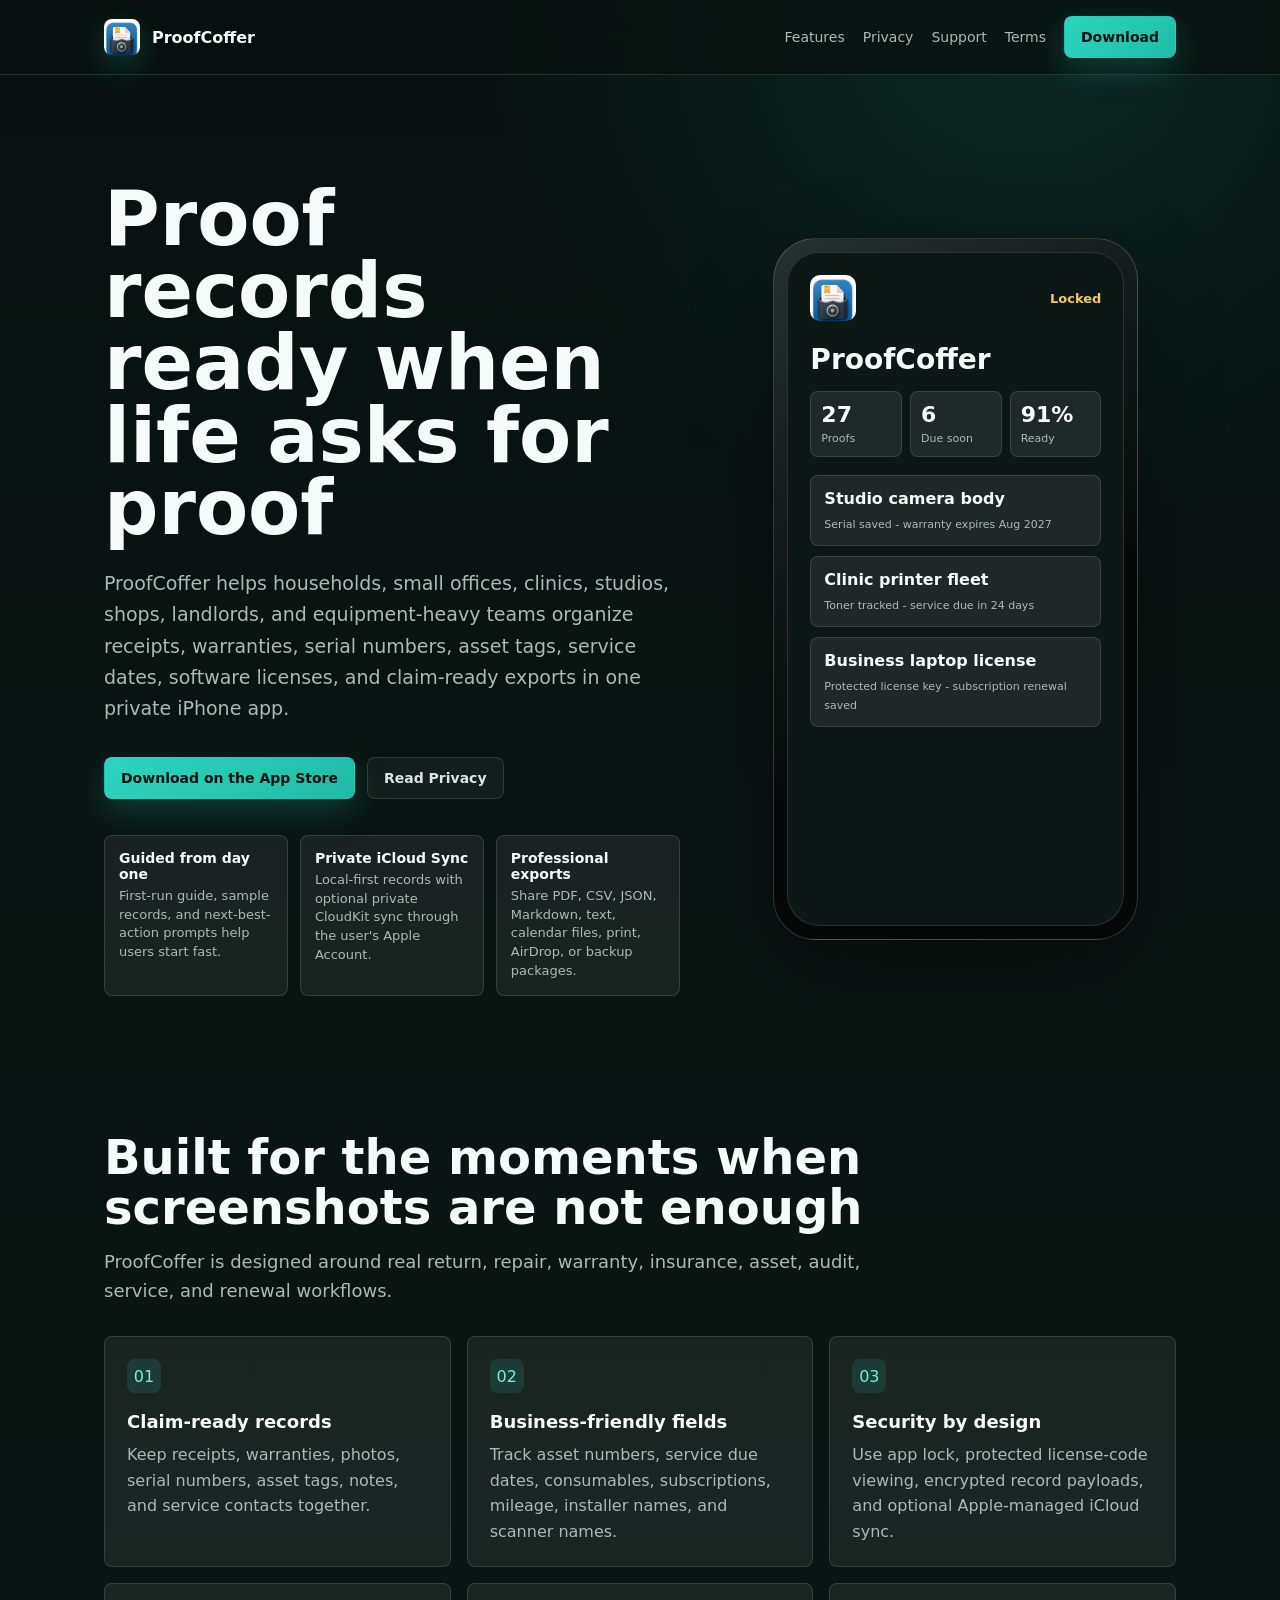
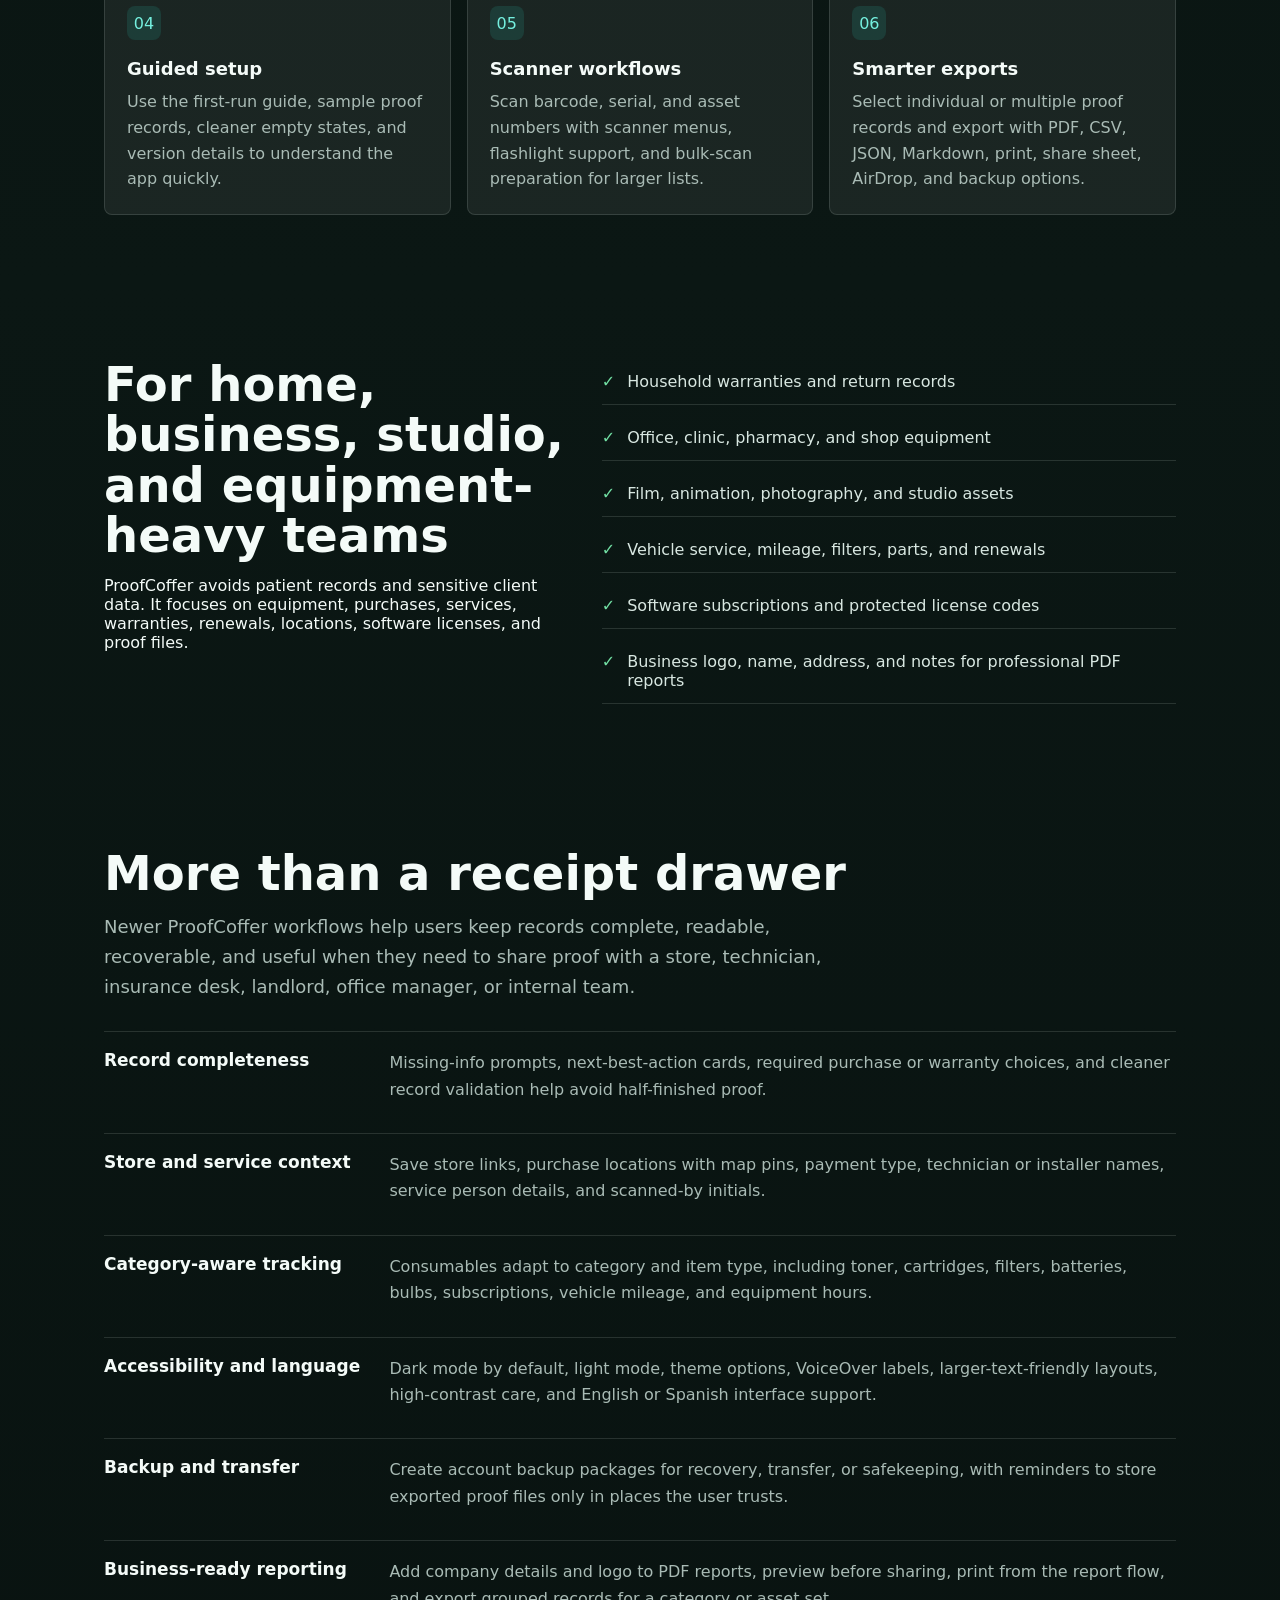
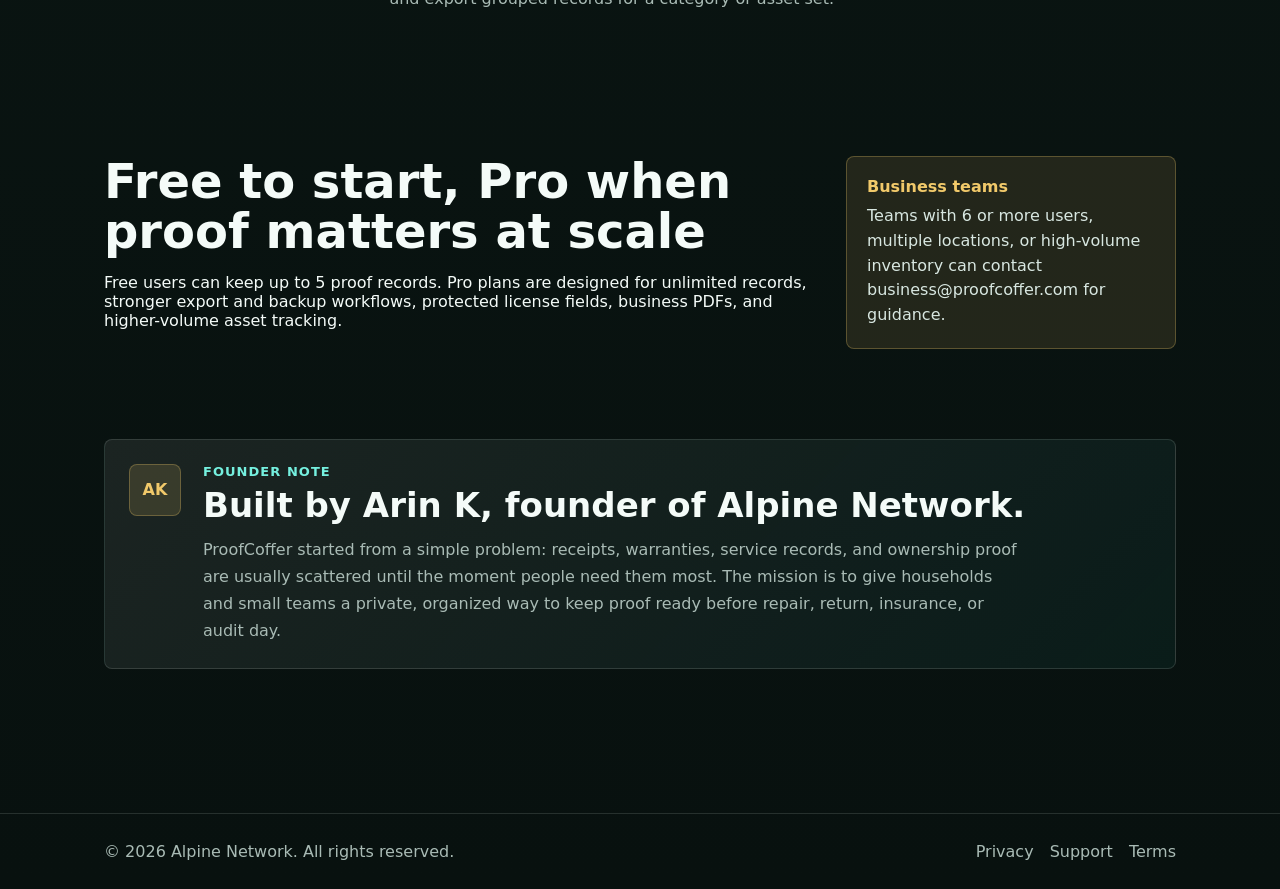
==== commit 50962d36: "Add short App Store download link" ====
--- a/index.html
+++ b/index.html
@@ -20,7 +20,7 @@
           <a href="/privacy">Privacy</a>
           <a href="/support">Support</a>
           <a href="/terms">Terms</a>
-          <a class="nav-cta" data-mail="support@proofcoffer.com" data-subject="ProofCoffer TestFlight request" href="mailto:support@proofcoffer.com">Join TestFlight</a>
+          <a class="nav-cta" href="/app">Download</a>
         </nav>
       </div>
     </header>
@@ -31,7 +31,7 @@
           <h1>Proof records ready when life asks for proof</h1>
           <p>ProofCoffer helps households, small offices, clinics, studios, shops, landlords, and equipment-heavy teams organize receipts, warranties, serial numbers, asset tags, service dates, software licenses, and claim-ready exports in one private iPhone app.</p>
           <div class="actions">
-            <a class="button primary" data-mail="support@proofcoffer.com" data-subject="ProofCoffer TestFlight request" href="mailto:support@proofcoffer.com">Join TestFlight</a>
+            <a class="button primary" href="/app">Download on the App Store</a>
             <a class="button secondary" href="/privacy">Read Privacy</a>
           </div>
           <div class="proof-strip" aria-label="ProofCoffer trust points">
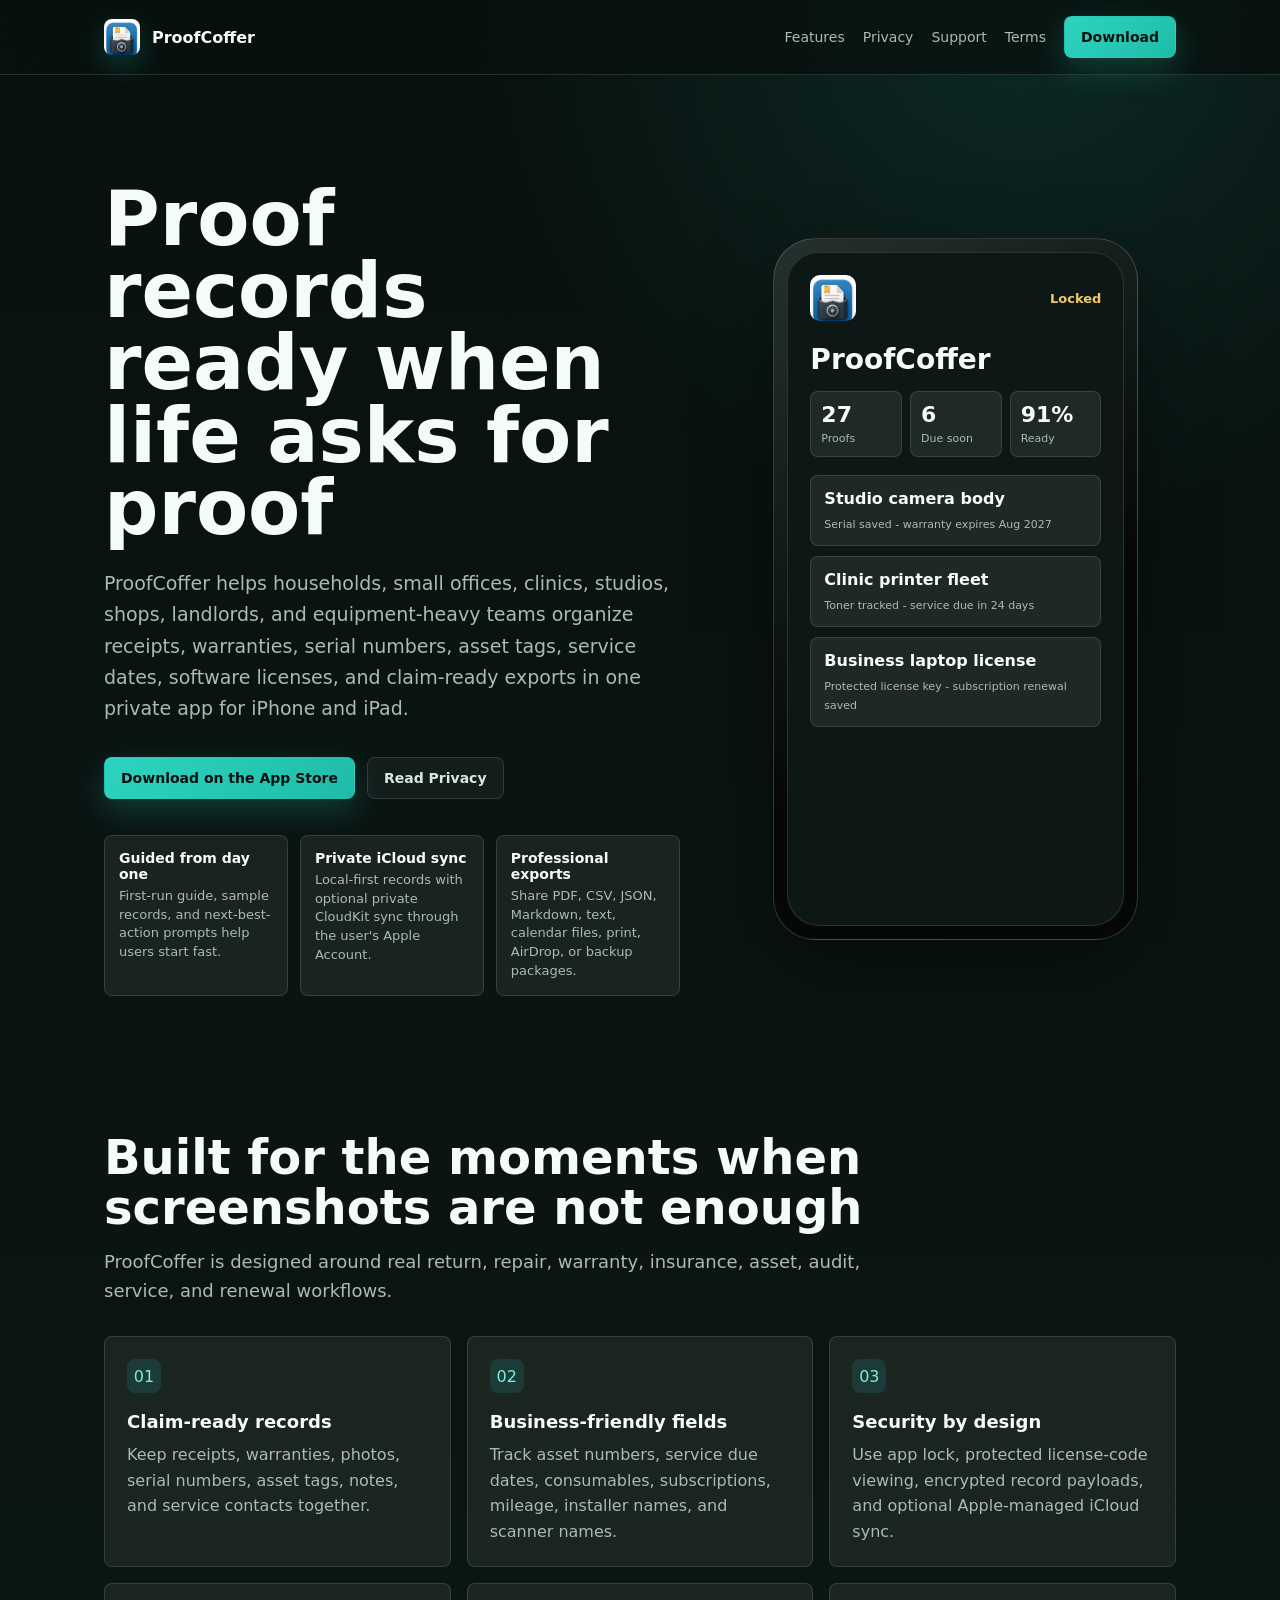
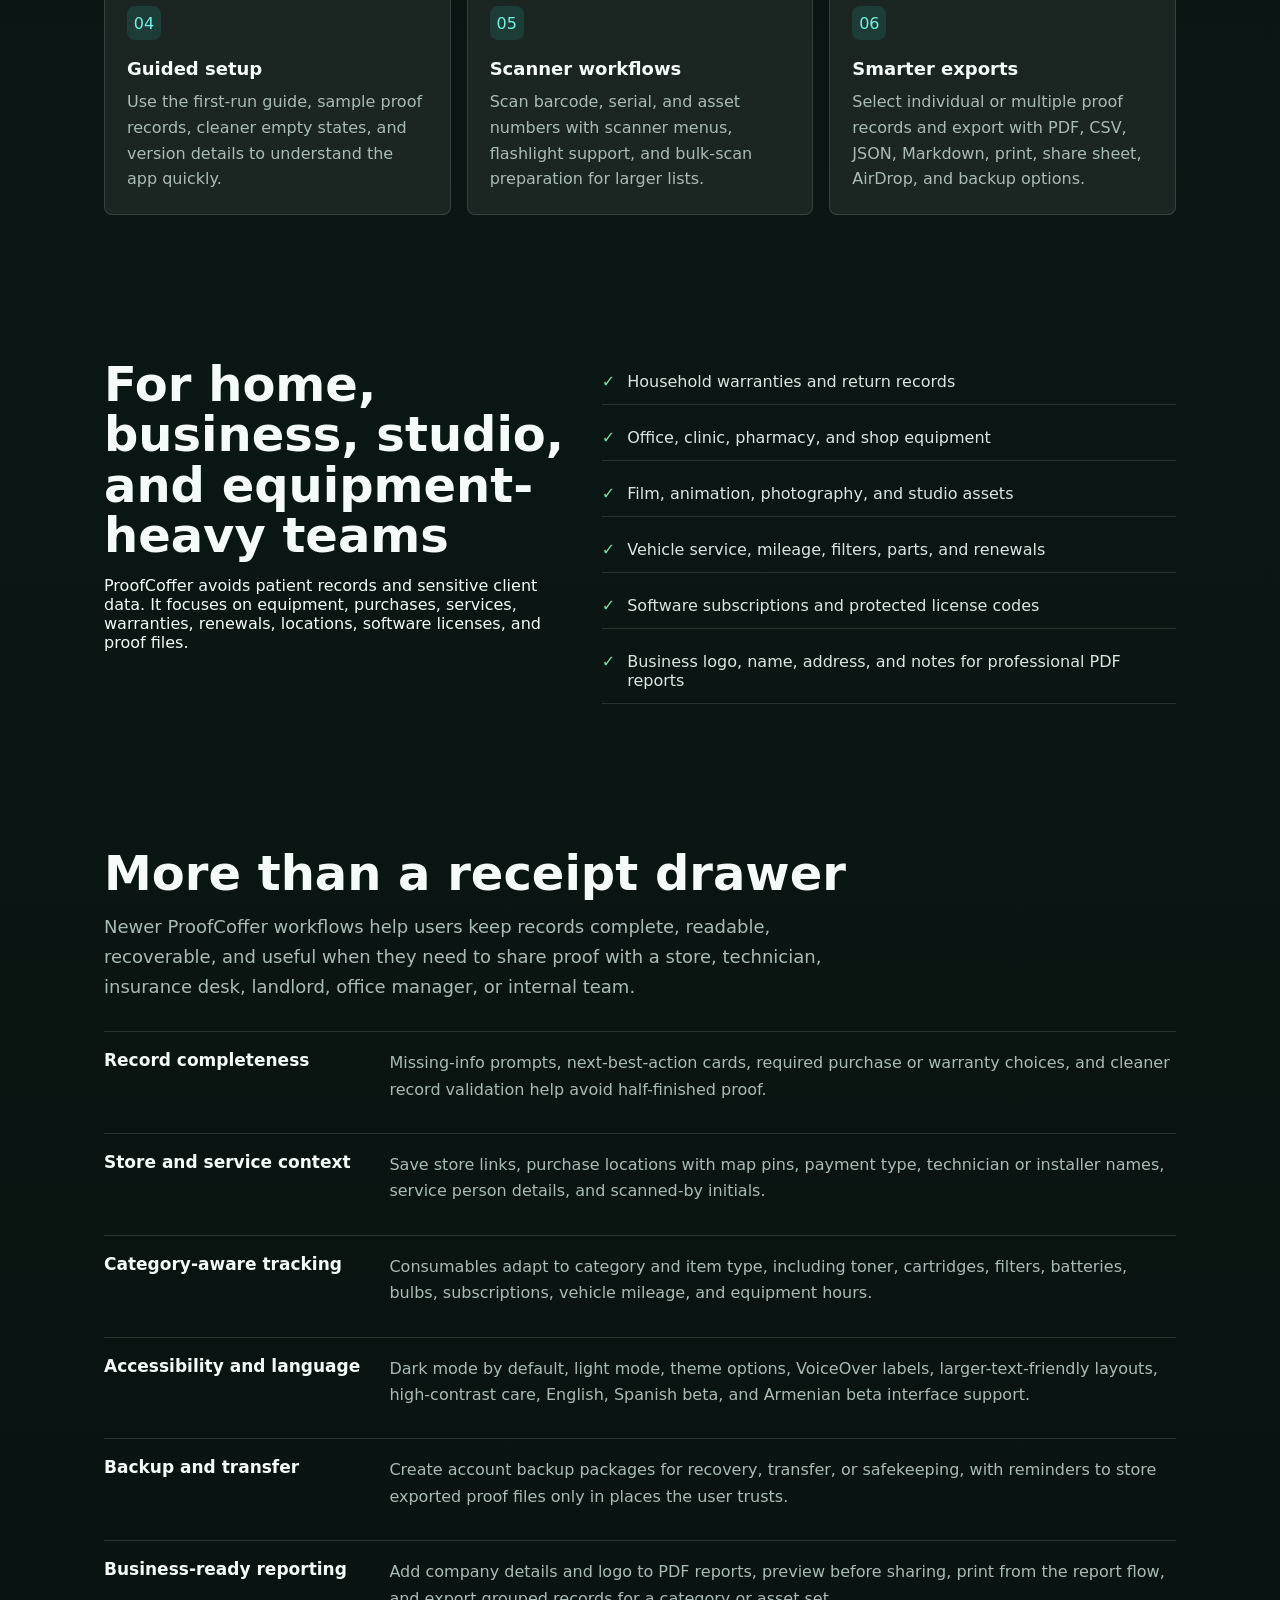
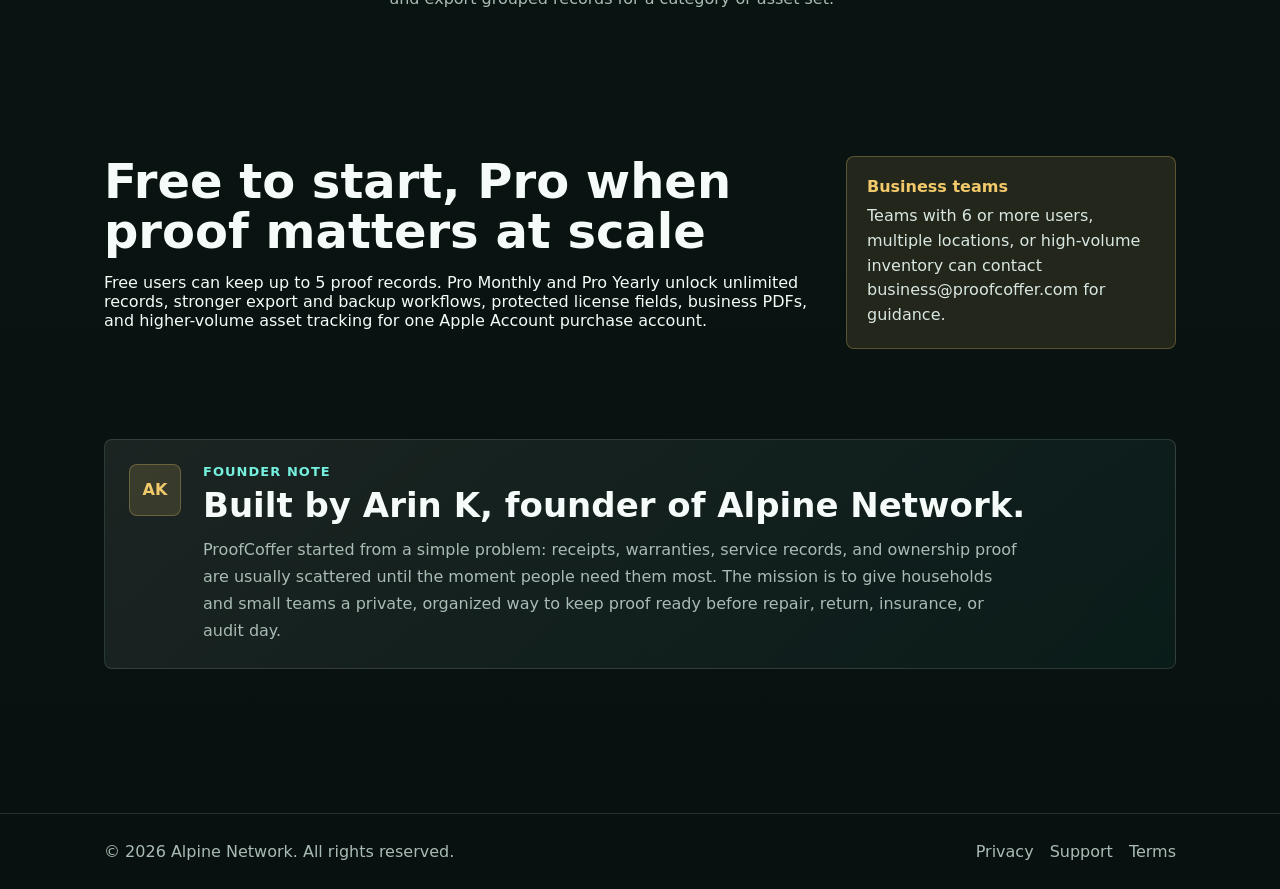
==== commit 5a6a5653: "Update live app website messaging" ====
--- a/index.html
+++ b/index.html
@@ -4,7 +4,7 @@
     <meta charset="utf-8">
     <meta name="viewport" content="width=device-width, initial-scale=1">
     <title>ProofCoffer - Receipts, warranties, assets, service, and proof records</title>
-    <meta name="description" content="ProofCoffer keeps receipts, warranties, serial numbers, service records, business assets, software licenses, reminders, and proof files organized in a private local-first iOS app.">
+    <meta name="description" content="ProofCoffer keeps receipts, warranties, serial numbers, service records, business assets, software licenses, reminders, and proof files organized in a private local-first app for iPhone and iPad.">
     <link rel="icon" href="/assets/proofcoffer-icon.png">
     <link rel="stylesheet" href="/assets/site.css">
   </head>
@@ -29,7 +29,7 @@
       <section class="hero">
         <div>
           <h1>Proof records ready when life asks for proof</h1>
-          <p>ProofCoffer helps households, small offices, clinics, studios, shops, landlords, and equipment-heavy teams organize receipts, warranties, serial numbers, asset tags, service dates, software licenses, and claim-ready exports in one private iPhone app.</p>
+          <p>ProofCoffer helps households, small offices, clinics, studios, shops, landlords, and equipment-heavy teams organize receipts, warranties, serial numbers, asset tags, service dates, software licenses, and claim-ready exports in one private app for iPhone and iPad.</p>
           <div class="actions">
             <a class="button primary" href="/app">Download on the App Store</a>
             <a class="button secondary" href="/privacy">Read Privacy</a>
@@ -40,7 +40,7 @@
               <span>First-run guide, sample records, and next-best-action prompts help users start fast.</span>
             </div>
             <div class="mini-proof">
-              <strong>Private iCloud Sync</strong>
+              <strong>Private iCloud sync</strong>
               <span>Local-first records with optional private CloudKit sync through the user's Apple Account.</span>
             </div>
             <div class="mini-proof">
@@ -152,7 +152,7 @@
           </article>
           <article>
             <strong>Accessibility and language</strong>
-            <span>Dark mode by default, light mode, theme options, VoiceOver labels, larger-text-friendly layouts, high-contrast care, and English or Spanish interface support.</span>
+            <span>Dark mode by default, light mode, theme options, VoiceOver labels, larger-text-friendly layouts, high-contrast care, English, Spanish beta, and Armenian beta interface support.</span>
           </article>
           <article>
             <strong>Backup and transfer</strong>
@@ -168,7 +168,7 @@
       <section class="section pricing">
         <div>
           <h2>Free to start, Pro when proof matters at scale</h2>
-          <p>Free users can keep up to 5 proof records. Pro plans are designed for unlimited records, stronger export and backup workflows, protected license fields, business PDFs, and higher-volume asset tracking.</p>
+          <p>Free users can keep up to 5 proof records. Pro Monthly and Pro Yearly unlock unlimited records, stronger export and backup workflows, protected license fields, business PDFs, and higher-volume asset tracking for one Apple Account purchase account.</p>
         </div>
         <div class="pricing-note">
           <strong>Business teams</strong>
